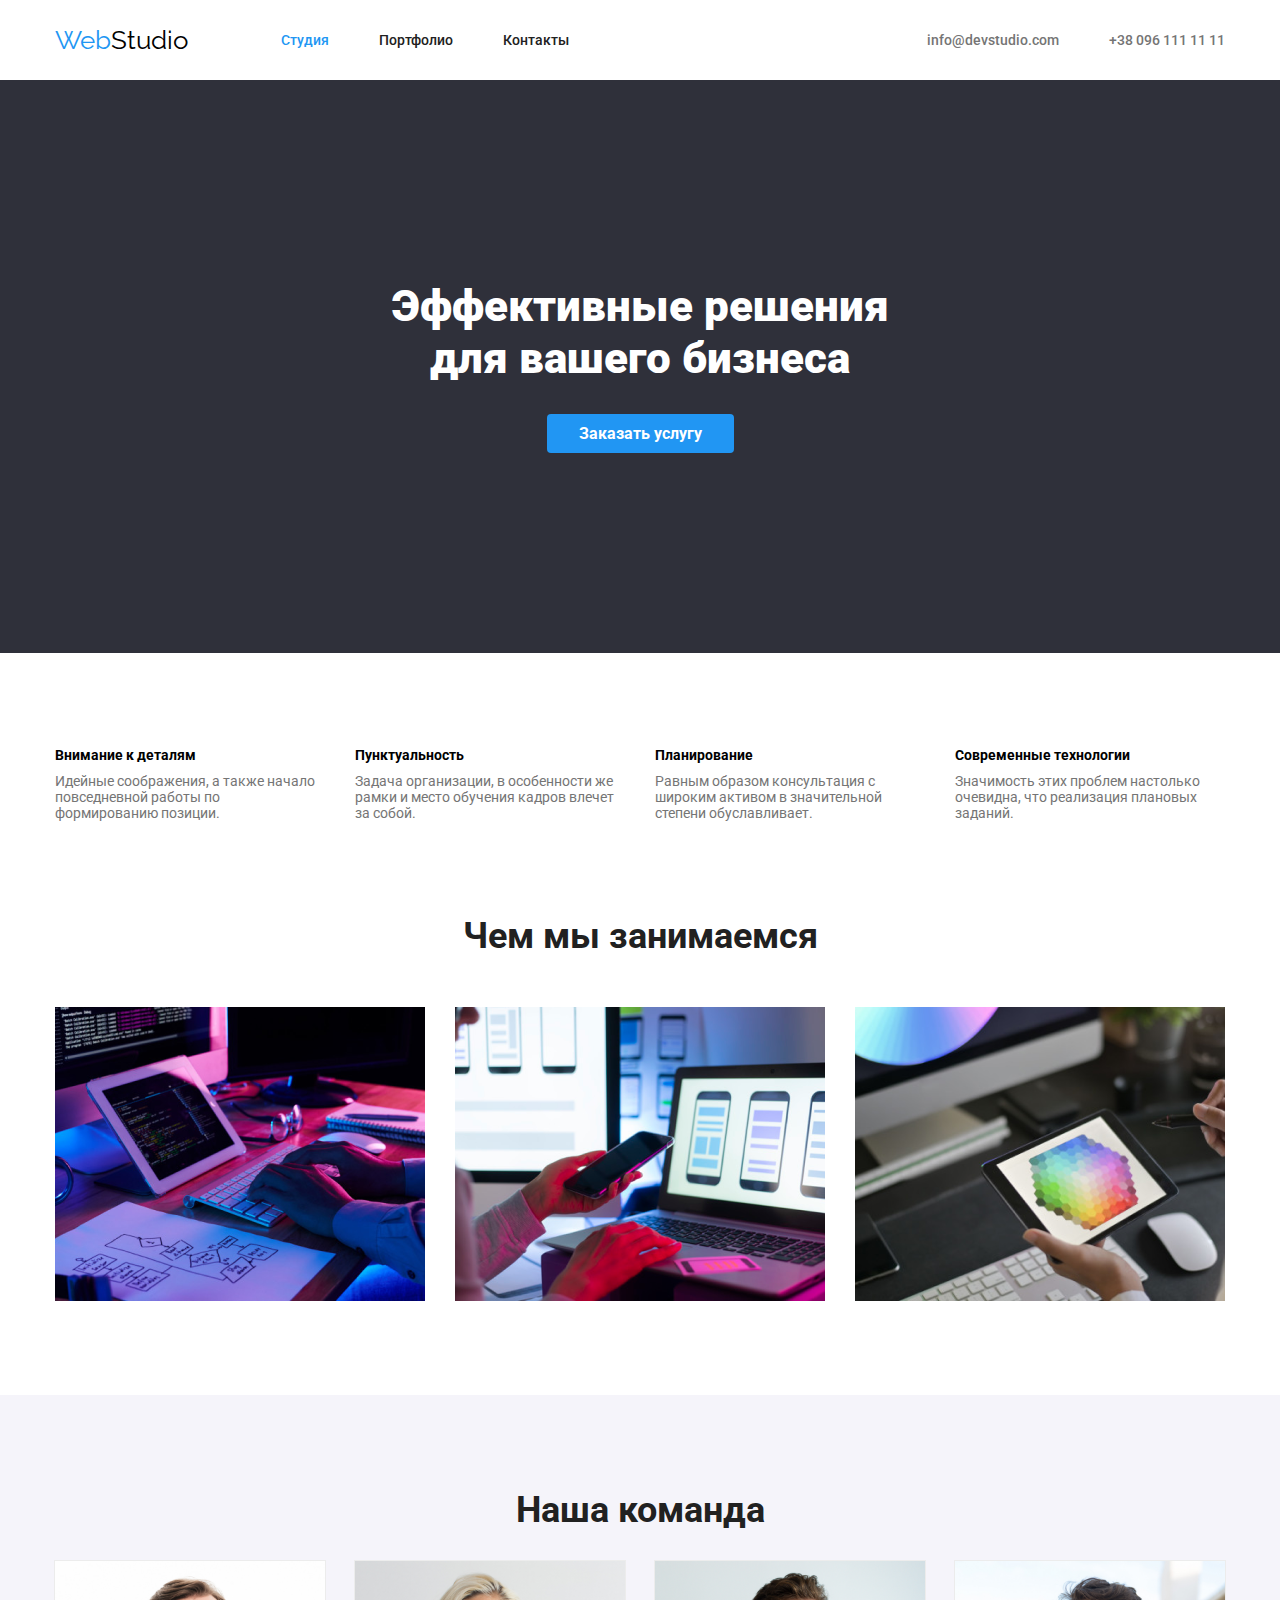
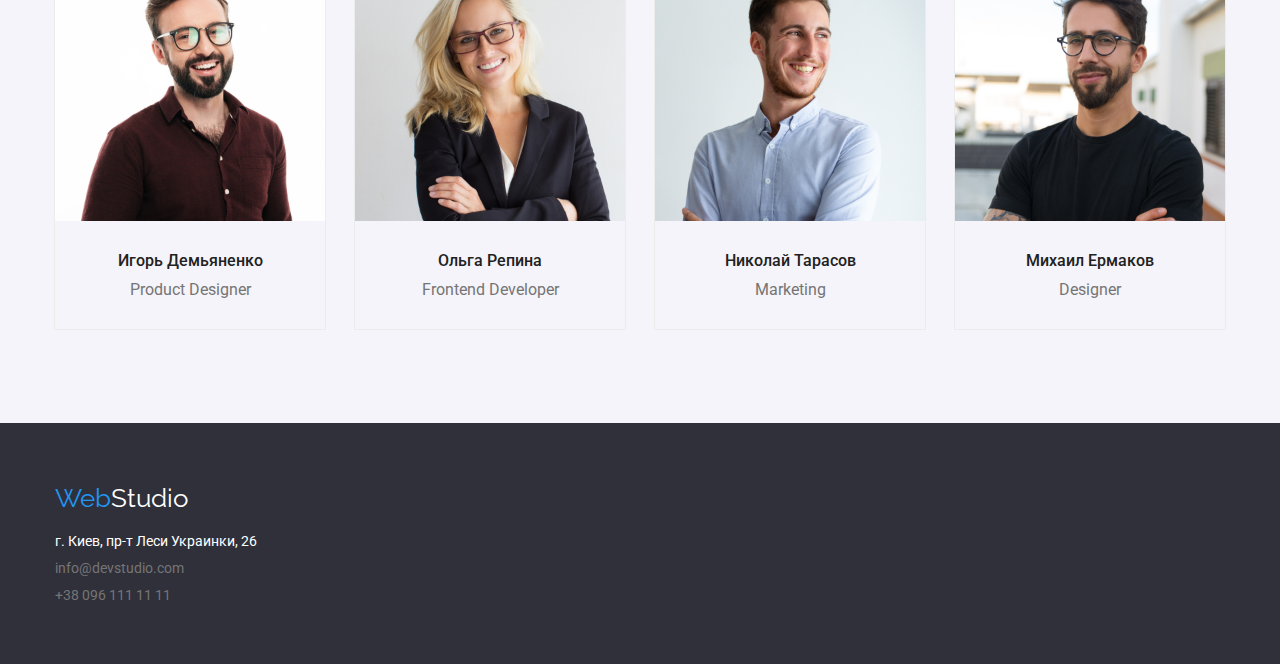
==== index.html @ 91dead12 "Add files via upload" ====
<!DOCTYPE html>
<html lang="ru">
<head>
  <meta charset="UTF-8">
  <meta name="viewport" content="width=device-width, initial-scale=1.0">
  <title>Студия</title>
  <link rel="stylesheet" href="styles.css">
<link rel="preconnect" href="https://fonts.gstatic.com">
<link href="https://fonts.googleapis.com/css2?family=Raleway:wght@700&family=Roboto:wght@400;500;700;900&display=swap"
  rel="stylesheet">
</head>
<body>
  <header id="header">
    <div class="container head">
    <nav class="logo">
    <a href="#"><span class="web">Web</span><span class="studio">Studio</span></a>
    <ul class="navigate">
    <li><a href="index.html" id="now-here">Студия</a></li>
    <li><a href="portfolio.html">Портфолио</a></li>
    <li><a href="">Контакты</a></li>
    </ul>
    </nav>
    <ul class="contact">
    <li><a href="mailto:info@devstudio.com">info@devstudio.com</a></li>
    <li><a href="callto:+380961111111">+38 096 111 11 11</a></li>
    </ul>
    </div>
  </header>
  <main>
  <section class="hero">
    <div class="container">
   <h1>Эффективные решения<br> для вашего бизнеса</h1>
     <button class="order">Заказать услугу</button> 
      </div>
  </section>

  <section class=properties>
    <div class="container">
    <ul>
      <li><h3>Внимание к деталям</h3> <p>Идейные соображения, а также начало повседневной работы по формированию позиции.</p></li>
        <li>
          <h3>Пунктуальность</h3> <p>Задача организации, в особенности же рамки и место обучения кадров влечет за собой.</p>
        </li>
        <li>
          <h3>Планирование</h3><p>Равным образом консультация с широким активом в значительной степени обуславливает.</p> 
        </li>
        <li>
          <h3>Современные технологии</h3><p>Значимость этих проблем настолько очевидна, что реализация плановых заданий.</p> 
        </li>
    </ul>
    </div>
  </section>
 
  <section class="work">
    <div class="container">
    <h2>Чем мы занимаемся</h2>
    <ul>
      <li>
        <img src = "images/img.png" alt="Работа" width="370">
      </li>
      <li>
        <img src="images/img2.png" alt="Работа" width="370">
      </li>
      <li>
        <img src="images/img3.png" alt="Работа" width="370">
      </li>
    </ul>
  </div>
  </section>

  <section class="our-team">
    <div class="container">
    <h2>
      Наша команда
    </h2>
    <ul>
      <li>
        <img src="images/im1.jpg" width="270" alt="Игорь">
        <div class="card-text">
        <h3>Игорь Демьяненко</h3>
         <p>Product Designer</p>
         </div>
      </li>
   
      <li>
        <img src="images/im2.jpg" width="270" alt="Ольга">
        <div class="card-text">
        <h3>Ольга Репина</h3>
         <p>Frontend Developer</p> 
         </div>
      </li>
 
   
      <li>
        <img src="images/im3.jpg" width="270" alt="Николай">
        <div class="card-text">
        <h3>Николай Тарасов</h3>
       <p>Marketing</p> 
       </div>
      </li>

    
      <li>
        <img src="images/im4.jpg" width="270" alt="Михаил">
       <div class="card-text"> 
         <h3>Михаил Ермаков</h3>
        <p>Designer</p> 
        </div>
      </li>
    </ul>
  </section>

  </div>
  </main>
  <footer id="footer">
    <div class="container">
    <a href="" class="footer-logo"><span class="web">Web</span><span class="studio2">Studio</span></a>
    <address class="addres">
    <p>г. Киев, пр-т Леси Украинки, 26</p>
    <a href="mailto:info@devstudio.com">info@devstudio.com</a><br>
    <a href="callto:+380961111111">+38 096 111 11 11</a>
    </address>
    </div>
  </footer>
</body>
</html>
---- styles.css ----
:root {
  --black: #000000;
  --blue: #2196f3;
  --grey: #757575;
  --background: #2f303a;
  --white: #ffffff;
  --text: #212121;
  --team: #f5f4fa;
  --outline: #ececec;
}
body {
  margin: 0;
}
* {
  font-family: "Roboto", sans-serif;
}
*,
*::before,
*::after {
  box-sizing: border-box;
}
#now-here {
  color: var(--blue);
}
.head {
  display: flex;
  align-items: center;
}
.head a {
  display: inline-block;
  padding-top: 32px;
  padding-bottom: 32px;
}

a {
  text-decoration: none;
}
#header {
  display: flex;
  align-items: center;
}
#header nav {
  display: flex;
  justify-content: center;
  align-items: center;
}
.logo > a {
  margin-right: 93px;
  padding-top: 24px;
  padding-bottom: 25px;
}

.navigate {
  display: flex;
  padding-left: 0;
  margin-top: 0;
  margin-bottom: 0;
}
.navigate li:not(:last-child) {
  margin-right: 50px;
}
.contact {
  display: flex;
  padding: 0;
  margin-left: auto;
  margin-top: 0;
  margin-bottom: 0;
}

.web {
  color: var(--blue);
  font-family: "Raleway", sans-serif;
  font-size: 26px;
}

.studio {
  color: var(--black);
  font-family: "Raleway", sans-serif;
  font-size: 26px;
}

.navigate a {
  color: var(--text);
  font-weight: 500;
  font-size: 14px;
}
.navigate a:hover {
  color: var(--blue);
  font-weight: 500;
  font-size: 14px;
}

.contact li:first-child {
  margin-right: 50px;
}
.contact a {
  color: var(--grey);
  font-weight: 500;
  font-size: 14px;
}

.contact a:hover {
  color: var(--blue);
  font-weight: 500;
  font-size: 14px;
}
ul {
  list-style-type: none;
  font-weight: 500;
}
h1 {
  margin: 0;
}
.hero {
  background: var(--background);
  padding-top: 200px;
  padding-bottom: 200px;
}

.hero h1 {
  font-size: 44px;
  color: var(--white);
  font-weight: 900;
  display: flex;
  align-items: center;
  justify-content: center;
  text-align: center;
  margin-bottom: 30px;
}
.order {
  background: var(--blue);
  color: var(--white);
  text-decoration: none;
  border: none;
  border-radius: 4px;
  font-weight: 700;
  font-size: 16px;
  padding: 10px 32px;
  display: flex;
  margin-right: auto;
  margin-left: auto;
}

.properties h3 {
  font-weight: 700;
  font-size: 14px;
  color: var(--black);
  margin: 0;
  margin-bottom: 10px;
}
.properties p {
  font-weight: 400;
  font-size: 14px;
  color: var(--grey);
  margin: 0px;
}
.properties {
  padding-bottom: 94px;
  padding-top: 94px;
}
.properties ul {
  padding: 0;
  display: flex;
  align-content: center;
  margin: 0;
}
.properties li {
  width: 270px;
}
.properties li:not(:last-child) {
  margin-right: 30px;
}
.work {
  padding-bottom: 94px;
}
.work h2 {
  display: flex;
  justify-content: center;
  margin: 0px;
  margin-bottom: 50px;
  font-weight: 700;
  font-size: 36px;
  color: var(--text);
}
.work ul {
  align-content: center;
  display: flex;
  justify-content: center;
  padding: 0px;
  margin-top: 0;
  margin-bottom: 0;
}
.work li:not(:last-child) {
  margin-right: 30px;
}
.our-team {
  padding-top: 94px;
  padding-bottom: 94px;
  background-color: var(--team);
}
.our-team li {
  outline: 1px solid var(--outline);
  width: 270px;
}
.our-team ul {
  display: flex;
  align-content: center;
  padding: 0;
  justify-content: center;
  margin: 0;
}
.our-team li:not(:last-child) {
  margin-right: 30px;
}
.our-team h2 {
  font-weight: 700;
  font-size: 36px;
  color: var(--text);
  margin-top: 0;

  display: flex;
  justify-content: center;
}
.our-team h3 {
  font-weight: 500;
  font-size: 16px;
  color: var(--text);
  margin: 0;
  text-align: center;
}
.card-text {
  padding: 30px;
}
.our-team p {
  margin: 0;
  margin-top: 10px;
  font-weight: 400;
  font-size: 16px;
  color: var(--grey);

  text-align: center;
}

.studio2 {
  color: var(--white);
  font-family: "Raleway", sans-serif;
  font-size: 26px;
}
#footer {
  background: var(--background);
  padding-top: 60px;
  padding-bottom: 60px;
}
.addres p {
  color: var(--white);
  font-weight: 400;
  font-size: 14px;
  font-style: normal;
}

.addres a {
  color: var(--grey);
  font-weight: 400;
  font-size: 14px;
  font-style: normal;
}

.footer-logo {
  display: block;
  margin-bottom: 20px;
}
.addres p {
  display: flex;
  margin-bottom: 9px;
  margin-top: 0;
}

.addres a:not(:last-child) {
  display: inline-block;
  margin-bottom: 9px;
}

.container {
  width: 1200px;
  padding: 0 15px;
  box-sizing: border-box;
  margin-left: auto;
  margin-right: auto;
}

img {
  display: block;
}
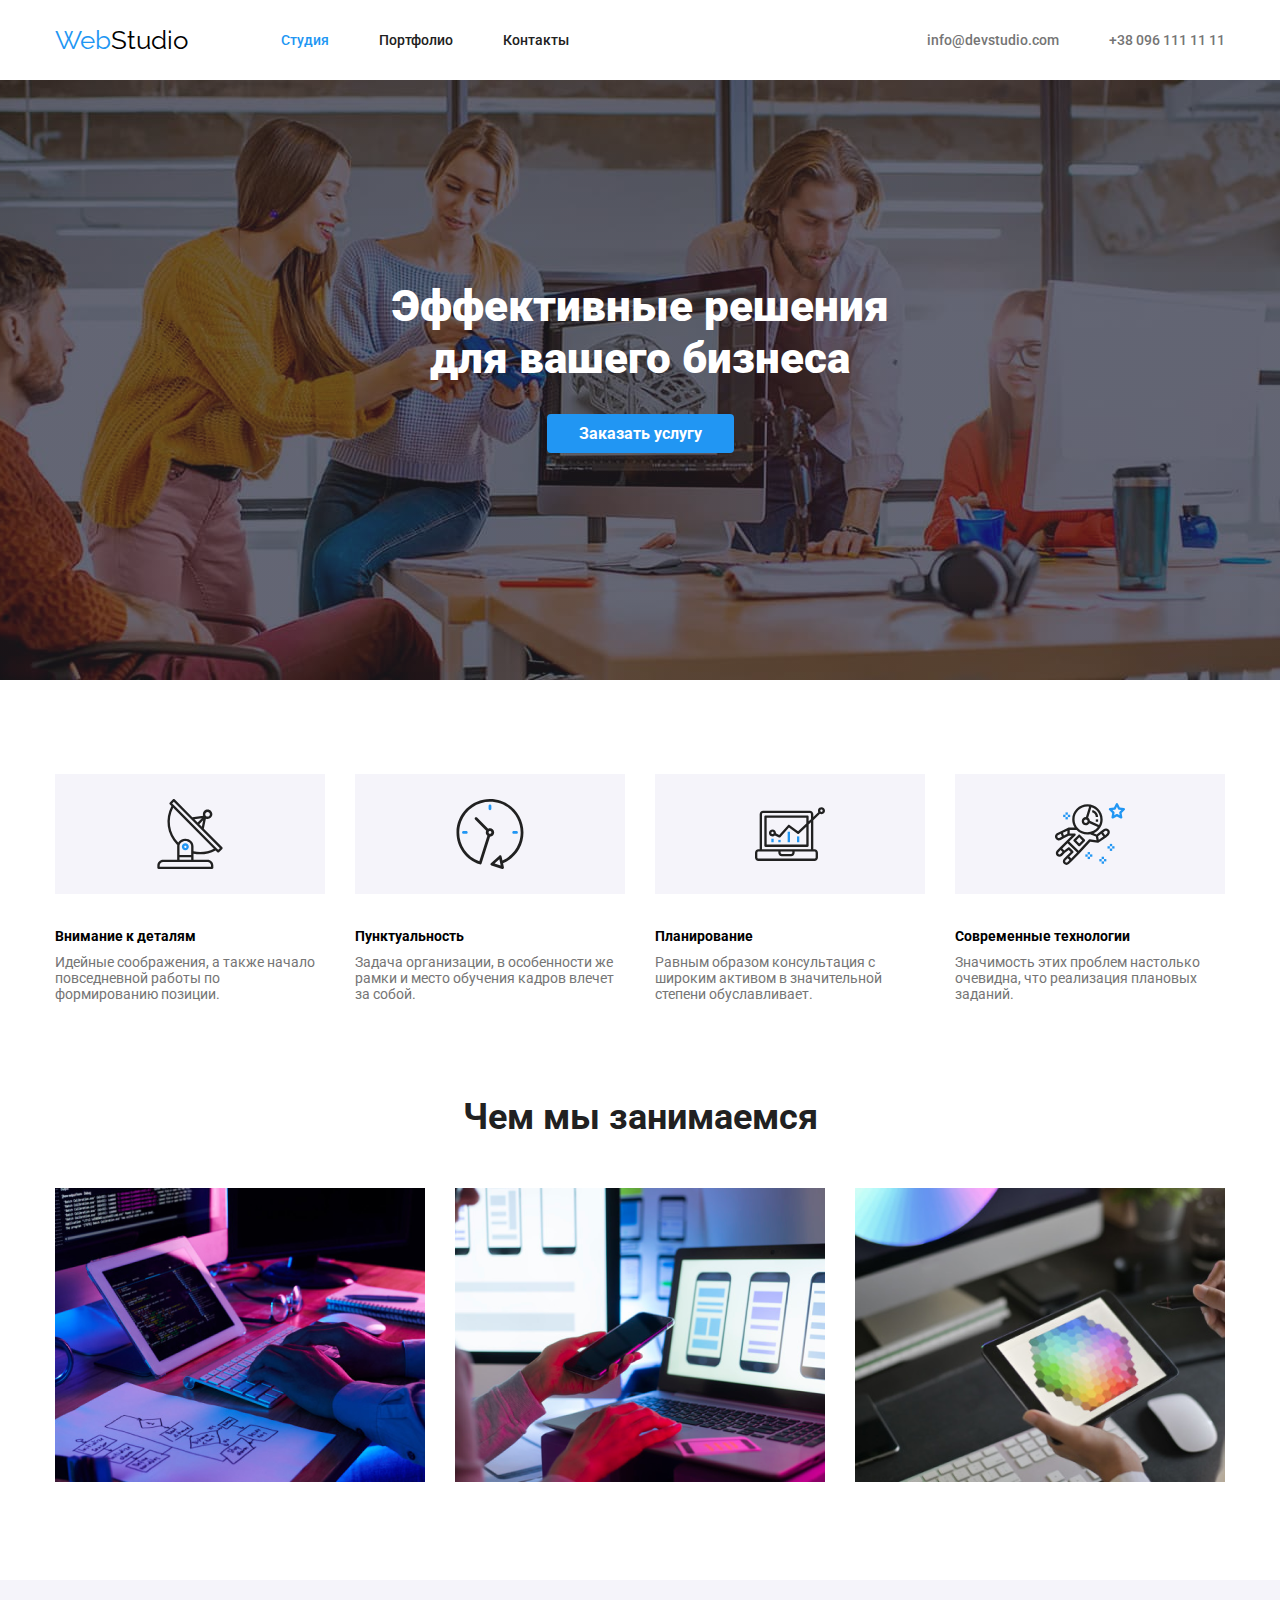
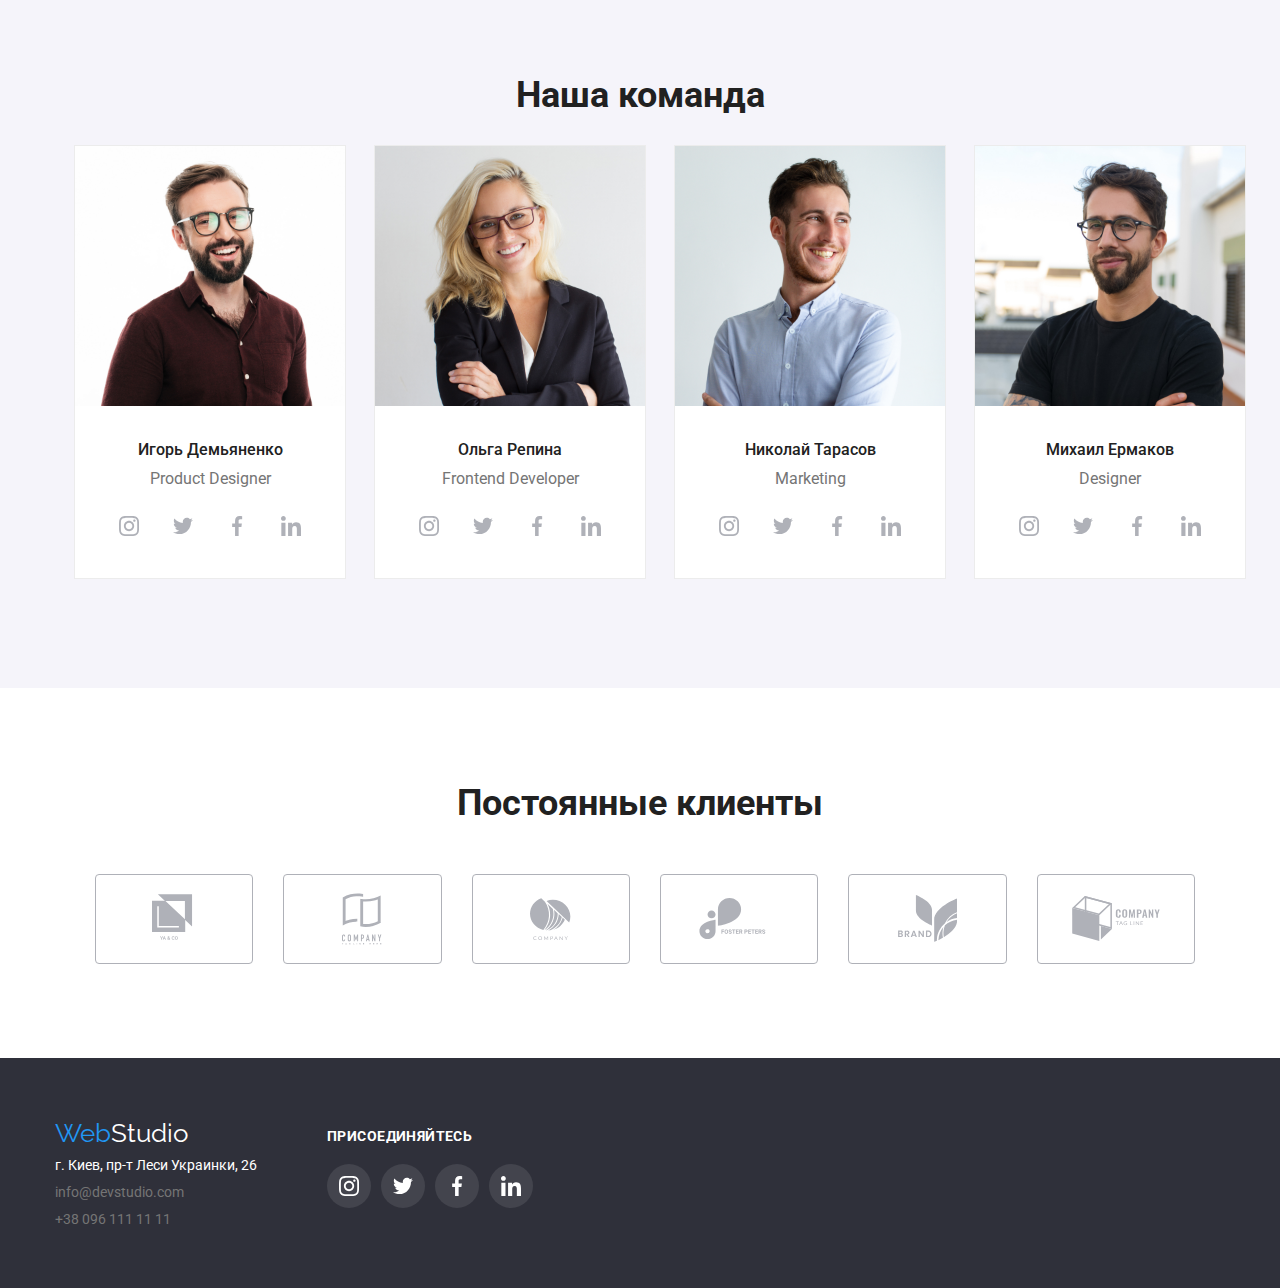
==== commit 495194e8: "3" ====
--- a/index.html
+++ b/index.html
@@ -37,6 +37,7 @@
   <section class=properties>
     <div class="container">
     <ul>
+     
       <li><h3>Внимание к деталям</h3> <p>Идейные соображения, а также начало повседневной работы по формированию позиции.</p></li>
         <li>
           <h3>Пунктуальность</h3> <p>Задача организации, в особенности же рамки и место обучения кадров влечет за собой.</p>
@@ -74,53 +75,293 @@
       Наша команда
     </h2>
     <ul>
-      <li>
+      <li class="person">
         <img src="images/im1.jpg" width="270" alt="Игорь">
         <div class="card-text">
         <h3>Игорь Демьяненко</h3>
          <p>Product Designer</p>
+          <ul class="icon-block">
+            <li class="tt">
+              <a class="icon-link">
+                <svg class="icon-svg" width="20px" height="20px">
+                  <use href="./images/symbol-defs.svg#icon-inst">
+                  </use>
+                </svg>
+              </a>
+            </li>
+            <li class="tt">
+              <a class="icon-link">
+                <svg class="icon-svg" width="20px" height=" 16.25px">
+                  <use href="./images/symbol-defs.svg#icon-twitter">
+                  </use>
+                </svg>
+              </a>
+            </li>
+            <li class="tt">
+              <a class="icon-link">
+                <svg class="icon-svg" width="10px" height="20px">
+                  <use href="./images/symbol-defs.svg#icon-facebook">
+                  </use>
+                </svg>
+              </a>
+            </li>
+          
+            <li class="tt">
+              <a class="icon-link">
+                <svg class="icon-svg" width="20px" height="20px">
+                  <use href="./images/symbol-defs.svg#icon-linkedin">
+                  </use>
+                </svg>
+              </a>
+            </li>
+          
+          </ul>
          </div>
       </li>
    
-      <li>
+      <li class="person">
         <img src="images/im2.jpg" width="270" alt="Ольга">
         <div class="card-text">
         <h3>Ольга Репина</h3>
          <p>Frontend Developer</p> 
+          <ul class="icon-block">
+            <li class="tt">
+              <a class="icon-link">
+                <svg class="icon-svg" width="20px" height="20px">
+                  <use href="./images/symbol-defs.svg#icon-inst">
+                  </use>
+                </svg>
+              </a>
+            </li>
+            <li class="tt">
+              <a class="icon-link">
+                <svg class="icon-svg" width="20px" height=" 16.25px">
+                  <use href="./images/symbol-defs.svg#icon-twitter">
+                  </use>
+                </svg>
+              </a>
+            </li>
+            <li class="tt">
+              <a class="icon-link">
+                <svg class="icon-svg" width="10px" height="20px">
+                  <use href="./images/symbol-defs.svg#icon-facebook">
+                  </use>
+                </svg>
+              </a>
+            </li>
+          
+            <li class="tt">
+              <a class="icon-link">
+                <svg class="icon-svg" width="20px" height="20px">
+                  <use href="./images/symbol-defs.svg#icon-linkedin">
+                  </use>
+                </svg>
+              </a>
+            </li>
+          
+          </ul>
          </div>
       </li>
  
    
-      <li>
+      <li class="person">
         <img src="images/im3.jpg" width="270" alt="Николай">
         <div class="card-text">
         <h3>Николай Тарасов</h3>
        <p>Marketing</p> 
+        <ul class="icon-block">
+          <li class="tt">
+            <a class="icon-link">
+              <svg class="icon-svg" width="20px" height="20px">
+                <use href="./images/symbol-defs.svg#icon-inst">
+                </use>
+              </svg>
+            </a>
+          </li>
+          <li class="tt">
+            <a class="icon-link">
+              <svg class="icon-svg" width="20px" height=" 16.25px">
+                <use href="./images/symbol-defs.svg#icon-twitter">
+                </use>
+              </svg>
+            </a>
+          </li>
+          <li class="tt">
+            <a class="icon-link">
+              <svg class="icon-svg" width="10px" height="20px">
+                <use href="./images/symbol-defs.svg#icon-facebook">
+                </use>
+              </svg>
+            </a>
+          </li>
+        
+          <li class="tt">
+            <a class="icon-link">
+              <svg class="icon-svg" width="20px" height="20px">
+                <use href="./images/symbol-defs.svg#icon-linkedin">
+                </use>
+              </svg>
+            </a>
+          </li>
+        
+        </ul>
        </div>
       </li>
 
     
-      <li>
+      <li class="person">
         <img src="images/im4.jpg" width="270" alt="Михаил">
        <div class="card-text"> 
          <h3>Михаил Ермаков</h3>
         <p>Designer</p> 
-        </div>
-      </li>
-    </ul>
-  </section>
-
+      
+      <ul class="icon-block">
+        <li class="tt" >
+          <a class="icon-link">
+            <svg class="icon-svg" width="20px" height="20px">
+              <use href="./images/symbol-defs.svg#icon-inst">
+              </use>
+            </svg>
+          </a>
+        </li >
+          <li class="tt">
+            <a class="icon-link">
+            <svg class="icon-svg" width="20px" height=" 16.25px">
+              <use href="./images/symbol-defs.svg#icon-twitter">
+              </use>
+            </svg>
+          </a>
+        </li>
+      <li class="tt">
+        <a class="icon-link">
+          <svg class="icon-svg" width="10px" height="20px">
+            <use href="./images/symbol-defs.svg#icon-facebook">
+            </use>
+          </svg>
+        </a>
+      </li>
+        
+       <li class="tt">
+        <a class="icon-link">
+          <svg class="icon-svg" width="20px" height="20px">
+            <use href="./images/symbol-defs.svg#icon-linkedin">
+            </use>
+          </svg>
+        </a>
+       </li>
+      
+      </ul>
+      </div>
+      </li>
+      </ul>
+  </section>
+
+  <section class="clients">
+    <div class="container">
+      <h2>Постоянные клиенты</h2>
+      <ul class="clients-list">
+        <li class="client-li">
+          <a class="clients-link">
+          <svg class="clients-icon" width="44.27" height="49.23">
+            <use href="./images/symbol-defs2.svg#icon-logo1">
+            </use>
+          </svg>
+          </a>
+        </li>
+        <li class="client-li">
+          <a class="clients-link">
+            <svg class="clients-icon"  width="40" height="52">
+              <use href="./images/symbol-defs2.svg#icon-logo2">
+              </use>
+            </svg>
+          </a>
+        </li>
+        <li class="client-li">
+          <a class="clients-link">
+            <svg class="clients-icon" width="41" height="42.6">
+              <use href="./images/symbol-defs2.svg#icon-logo3">
+              </use>
+            </svg>
+          </a>
+        </li>
+        <li class="client-li">
+          <a class="clients-link">
+            <svg class="clients-icon" width="79.66" height="42.02">
+              <use href="./images/symbol-defs2.svg#icon-logo4">
+              </use>
+            </svg>
+          </a>
+        </li>
+        <li class="client-li">
+          <a class="clients-link">
+            <svg class="clients-icon" width="59" height="47">
+              <use href="./images/symbol-defs2.svg#icon-logo5">
+              </use>
+            </svg>
+          </a>
+        </li>
+        <li class="client-li">
+          <a class="clients-link">
+            <svg class="clients-icon" width="88.48" height="45.44">
+              <use href="./images/symbol-defs2.svg#icon-logo6">
+              </use>
+            </svg>
+          </a>
+        </li>
+      </ul>
+    </div>
+  </section>
   </div>
   </main>
+
   <footer id="footer">
     <div class="container">
+       <address>
+         <div class="left">
     <a href="" class="footer-logo"><span class="web">Web</span><span class="studio2">Studio</span></a>
-    <address class="addres">
     <p>г. Киев, пр-т Леси Украинки, 26</p>
     <a href="mailto:info@devstudio.com">info@devstudio.com</a><br>
     <a href="callto:+380961111111">+38 096 111 11 11</a>
-    </address>
-    </div>
+   </div>
+   <div class="right">
+      <p>ПРИСОЕДИНЯЙТЕСЬ</p>
+      <ul class="icon-footer">
+        <li class="tt">
+          <a class="icon-link deb">
+            <svg class="icon-svg debb" width="20px" height="20px">
+              <use href="./images/symbol-defs.svg#icon-inst">
+              </use>
+            </svg>
+          </a>
+        </li>
+        <li class="tt">
+          <a class="icon-link deb">
+            <svg class="icon-svg debb" width="20px" height=" 16.25px">
+              <use href="./images/symbol-defs.svg#icon-twitter">
+              </use>
+            </svg>
+          </a>
+        </li>
+        <li class="tt">
+          <a class="icon-link deb">
+            <svg class="icon-svg debb" width="10px" height="20px">
+              <use href="./images/symbol-defs.svg#icon-facebook">
+              </use>
+            </svg>
+          </a>
+        </li>
+    
+        <li class="tt">
+          <a class="icon-link deb">
+            <svg class="icon-svg debb" width="20px" height="20px">
+              <use href="./images/symbol-defs.svg#icon-linkedin">
+              </use>
+            </svg>
+          </a>
+        </li>
+    </div>
+    </div>
+  </address>
   </footer>
 </body>
 </html>
--- a/styles.css
+++ b/styles.css
@@ -7,6 +7,7 @@
   --text: #212121;
   --team: #f5f4fa;
   --outline: #ececec;
+  --icons: #afb1b8;
 }
 body {
   margin: 0;
@@ -115,6 +116,16 @@
   background: var(--background);
   padding-top: 200px;
   padding-bottom: 200px;
+  background-image: linear-gradient(
+      to right,
+      rgba(47, 48, 58, 0.4),
+      rgba(47, 48, 58, 0.4)
+    ),
+    url(./images/back.jpg);
+  background-repeat: no-repeat;
+  background-position: center;
+  background-size: cover;
+  height: 600px;
 }
 
 .hero h1 {
@@ -164,6 +175,29 @@
   align-content: center;
   margin: 0;
 }
+.properties li::before {
+  background-color: var(--team);
+  content: "";
+  display: inline-block;
+  width: 270px;
+  height: 120px;
+  background-position: 50% 50%;
+  background-repeat: no-repeat;
+  margin-bottom: 30px;
+}
+.properties li:nth-child(1)::before {
+  background-image: url(./images/antenna.svg);
+}
+.properties li:nth-child(2)::before {
+  background-image: url(./images/clock.svg);
+}
+.properties li:nth-child(3)::before {
+  background-image: url(./images/diagram.svg);
+}
+.properties li:nth-child(4)::before {
+  background-image: url(./images/astronaut.svg);
+}
+
 .properties li {
   width: 270px;
 }
@@ -198,19 +232,23 @@
   padding-bottom: 94px;
   background-color: var(--team);
 }
-.our-team li {
+
+.our-team ul {
+  display: flex;
+  align-content: center;
+
+  justify-content: center;
+}
+.person {
+  margin-right: 30px;
+  width: 270px;
   outline: 1px solid var(--outline);
-  width: 270px;
-}
-.our-team ul {
-  display: flex;
-  align-content: center;
-  padding: 0;
-  justify-content: center;
-  margin: 0;
-}
-.our-team li:not(:last-child) {
-  margin-right: 30px;
+  background-color: white;
+}
+.person:last-child {
+  margin-right: 0;
+  outline: 1px solid var(--outline);
+  background-color: white;
 }
 .our-team h2 {
   font-weight: 700;
@@ -229,7 +267,8 @@
   text-align: center;
 }
 .card-text {
-  padding: 30px;
+  padding-bottom: 30px;
+  padding-top: 30px;
 }
 .our-team p {
   margin: 0;
@@ -240,6 +279,13 @@
 
   text-align: center;
 }
+.clients {
+  padding-top: 94px;
+  padding-bottom: 94px;
+}
+.clients h2 {
+  text-align: center;
+}
 
 .studio2 {
   color: var(--white);
@@ -251,14 +297,14 @@
   padding-top: 60px;
   padding-bottom: 60px;
 }
-.addres p {
+address p {
   color: var(--white);
   font-weight: 400;
   font-size: 14px;
   font-style: normal;
 }
 
-.addres a {
+address a {
   color: var(--grey);
   font-weight: 400;
   font-size: 14px;
@@ -269,13 +315,13 @@
   display: block;
   margin-bottom: 20px;
 }
-.addres p {
+address p {
   display: flex;
   margin-bottom: 9px;
   margin-top: 0;
 }
 
-.addres a:not(:last-child) {
+address a:not(:last-child) {
   display: inline-block;
   margin-bottom: 9px;
 }
@@ -287,7 +333,121 @@
   margin-left: auto;
   margin-right: auto;
 }
-
-img {
-  display: block;
-}
+.icon-block {
+  padding: 0;
+  margin-top: 16px;
+  margin-right: 32px;
+  margin-left: 32px;
+}
+
+.tt {
+  color: var(--background);
+}
+.tt:hover {
+  width: 44px;
+  height: 44px;
+  background: var(--blue);
+  border-radius: 50%;
+}
+
+.tt {
+  margin-right: 10px;
+}
+
+.tt:last-child {
+  margin-right: 0;
+}
+.icon-link:hover .icon-svg {
+  fill: var(--white);
+}
+
+.icon-svg {
+  width: 20px;
+  height: 20px;
+  fill: var(--icons);
+}
+
+.icon-link {
+  display: flex;
+  align-items: center;
+  justify-content: center;
+  border-radius: 50%;
+  width: 44px;
+  height: 44px;
+}
+.clients ul {
+  display: flex;
+}
+.clients h2 {
+  margin: 0;
+  font-weight: 700;
+  font-size: 36px;
+  color: var(--text);
+  padding-bottom: 50px;
+}
+.clients-list {
+  margin: 0;
+}
+.client-li {
+  width: 170px;
+  height: 90px;
+  border: 1px solid var(--icons);
+  border-radius: 4px;
+  margin-right: 30px;
+  display: flex;
+  align-items: center;
+  justify-content: center;
+}
+.client-li:hover {
+  border: 1px solid var(--blue);
+}
+.clients-icon {
+  fill: var(--icons);
+}
+
+.clients-link {
+  display: flex;
+  align-items: center;
+  justify-content: center;
+}
+
+.client-li:hover .clients-icon {
+  fill: var(--blue);
+}
+.icon-footer {
+  display: flex;
+  padding: 0;
+}
+
+address {
+  display: flex;
+}
+.right {
+  margin-left: 70px;
+}
+.right p {
+  margin-bottom: 20px;
+  font-family: Roboto;
+  font-size: 14px;
+  font-style: normal;
+  font-weight: 700;
+  line-height: 16px;
+  letter-spacing: 0.03em;
+  text-align: left;
+  margin-top: 10px;
+}
+.icon-footer {
+  margin: 0;
+}
+
+.deb {
+  background-color: #43444d;
+}
+
+.debb {
+  fill: white;
+}
+
+.tt:hover .deb {
+  background-color: var(--blue);
+}
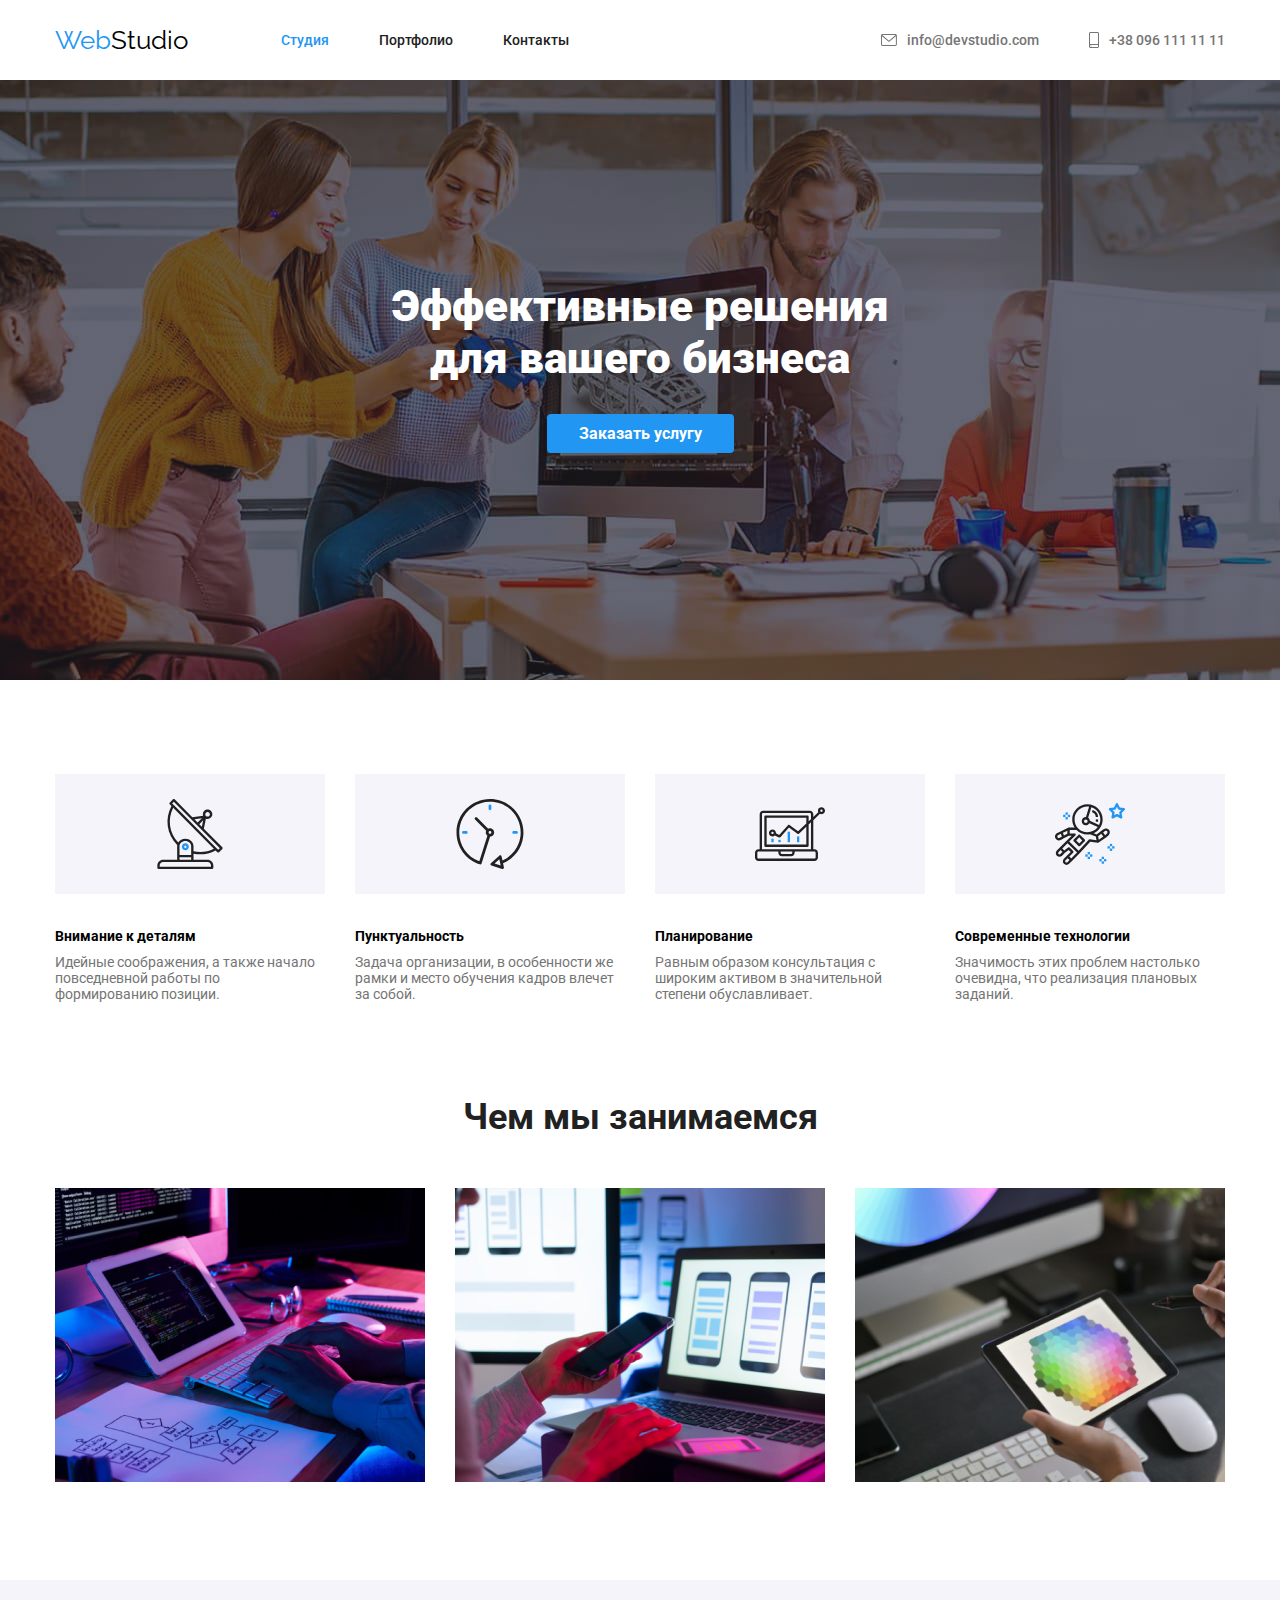
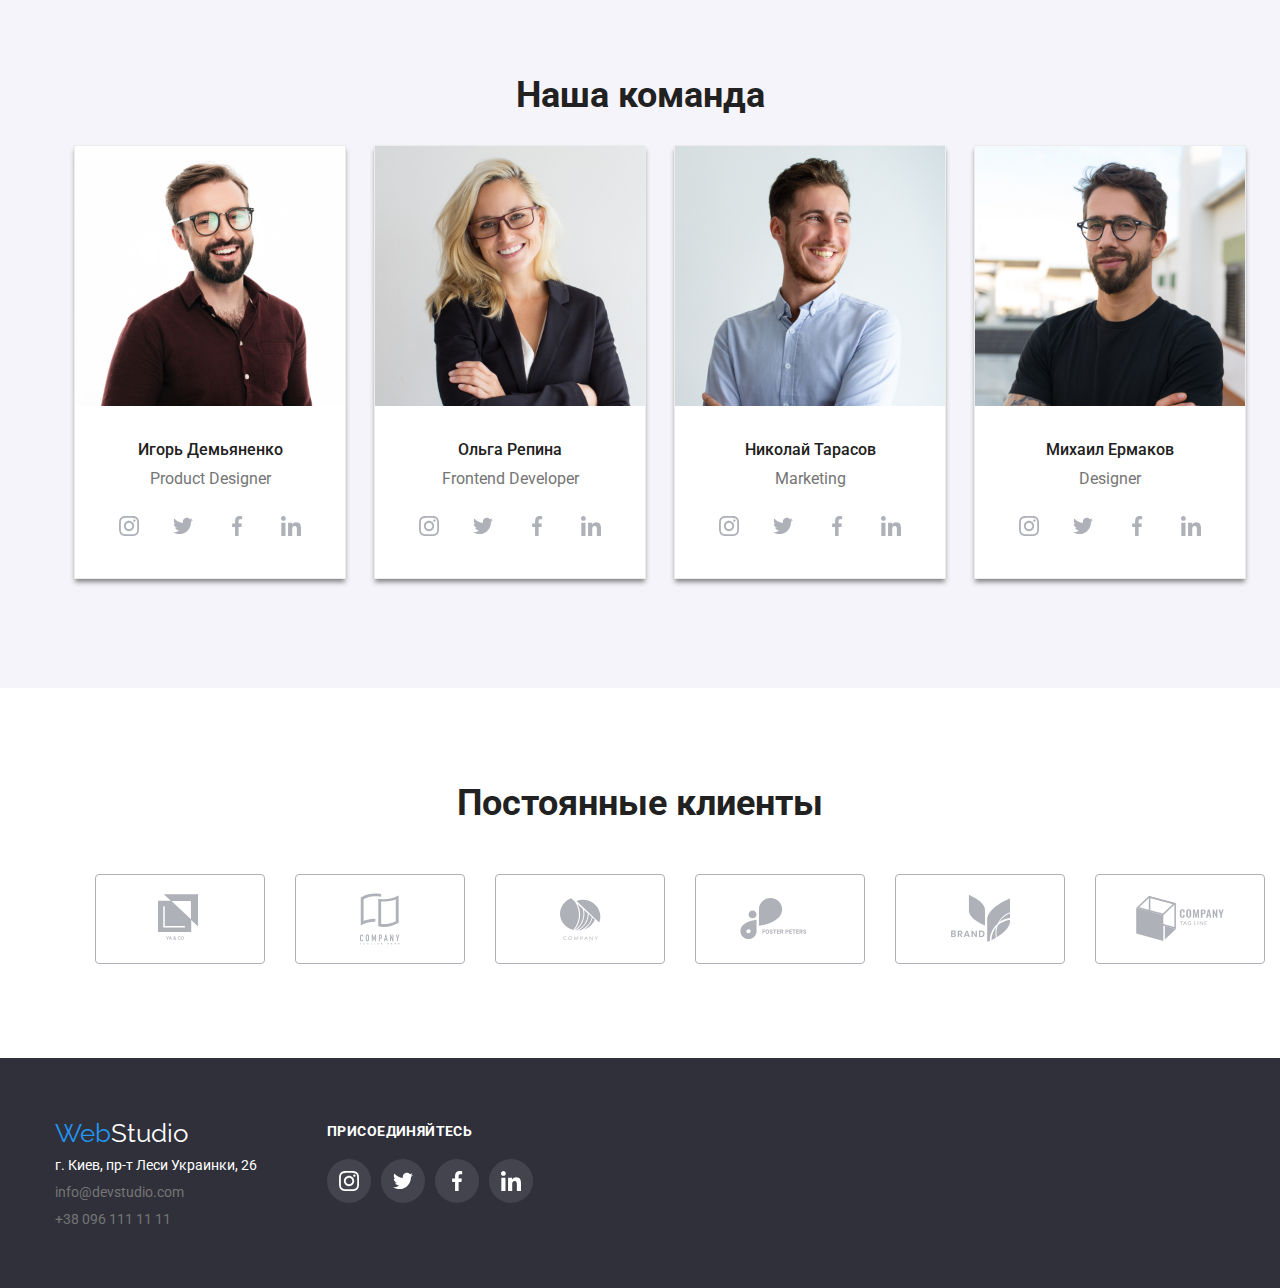
==== commit bb810ea2: "3" ====
--- a/index.html
+++ b/index.html
@@ -21,8 +21,20 @@
     </ul>
     </nav>
     <ul class="contact">
-    <li><a href="mailto:info@devstudio.com">info@devstudio.com</a></li>
-    <li><a href="callto:+380961111111">+38 096 111 11 11</a></li>
+    <li class="mail">
+      <a href="mailto:info@devstudio.com">
+      <svg class="mail-svg" width="16px" height=" 12px">
+        <use href="./images/symbol-defs.svg#icon-mail">
+        </use>
+      </svg>
+      info@devstudio.com</a></li>
+    <li class="phone">
+      <a href="callto:+380961111111">
+      <svg class="phone-svg" width="10px" height=" 16px">
+        <use href="./images/symbol-defs.svg#icon-phone" >
+        </use>
+      </svg>
+     +38 096 111 11 11</a></li>
     </ul>
     </div>
   </header>
@@ -82,24 +94,24 @@
          <p>Product Designer</p>
           <ul class="icon-block">
             <li class="tt">
-              <a class="icon-link">
-                <svg class="icon-svg" width="20px" height="20px">
+              <a href="" class="icon-link">
+                <svg class="icon-svg wh" width="20px" height="20px">
                   <use href="./images/symbol-defs.svg#icon-inst">
                   </use>
                 </svg>
               </a>
             </li>
             <li class="tt">
-              <a class="icon-link">
-                <svg class="icon-svg" width="20px" height=" 16.25px">
+              <a href="" class="icon-link">
+                <svg class="icon-svg wh" width="20px" height=" 16.25px">
                   <use href="./images/symbol-defs.svg#icon-twitter">
                   </use>
                 </svg>
               </a>
             </li>
             <li class="tt">
-              <a class="icon-link">
-                <svg class="icon-svg" width="10px" height="20px">
+              <a href="" class="icon-link">
+                <svg class="icon-svg wh" width="10px" height="20px">
                   <use href="./images/symbol-defs.svg#icon-facebook">
                   </use>
                 </svg>
@@ -107,8 +119,8 @@
             </li>
           
             <li class="tt">
-              <a class="icon-link">
-                <svg class="icon-svg" width="20px" height="20px">
+              <a href="" class="icon-link">
+                <svg class="icon-svg wh" width="20px" height="20px">
                   <use href="./images/symbol-defs.svg#icon-linkedin">
                   </use>
                 </svg>
@@ -126,24 +138,24 @@
          <p>Frontend Developer</p> 
           <ul class="icon-block">
             <li class="tt">
-              <a class="icon-link">
-                <svg class="icon-svg" width="20px" height="20px">
+              <a  href="" class="icon-link">
+                <svg class="icon-svg wh" width="20px" height="20px">
                   <use href="./images/symbol-defs.svg#icon-inst">
                   </use>
                 </svg>
               </a>
             </li>
             <li class="tt">
-              <a class="icon-link">
-                <svg class="icon-svg" width="20px" height=" 16.25px">
+              <a href="" class="icon-link">
+                <svg class="icon-svg wh" width="20px" height=" 16.25px">
                   <use href="./images/symbol-defs.svg#icon-twitter">
                   </use>
                 </svg>
               </a>
             </li>
             <li class="tt">
-              <a class="icon-link">
-                <svg class="icon-svg" width="10px" height="20px">
+              <a href="" class="icon-link">
+                <svg class="icon-svg wh" width="10px" height="20px">
                   <use href="./images/symbol-defs.svg#icon-facebook">
                   </use>
                 </svg>
@@ -151,8 +163,8 @@
             </li>
           
             <li class="tt">
-              <a class="icon-link">
-                <svg class="icon-svg" width="20px" height="20px">
+              <a href="" class="icon-link">
+                <svg class="icon-svg wh" width="20px" height="20px">
                   <use href="./images/symbol-defs.svg#icon-linkedin">
                   </use>
                 </svg>
@@ -171,24 +183,24 @@
        <p>Marketing</p> 
         <ul class="icon-block">
           <li class="tt">
-            <a class="icon-link">
-              <svg class="icon-svg" width="20px" height="20px">
+            <a href="" class="icon-link">
+              <svg class="icon-svg wh" width="20px" height="20px">
                 <use href="./images/symbol-defs.svg#icon-inst">
                 </use>
               </svg>
             </a>
           </li>
           <li class="tt">
-            <a class="icon-link">
-              <svg class="icon-svg" width="20px" height=" 16.25px">
+            <a href="" class="icon-link">
+              <svg class="icon-svg wh" width="20px" height=" 16.25px">
                 <use href="./images/symbol-defs.svg#icon-twitter">
                 </use>
               </svg>
             </a>
           </li>
           <li class="tt">
-            <a class="icon-link">
-              <svg class="icon-svg" width="10px" height="20px">
+            <a href="" class="icon-link">
+              <svg class="icon-svg wh" width="10px" height="20px">
                 <use href="./images/symbol-defs.svg#icon-facebook">
                 </use>
               </svg>
@@ -196,8 +208,8 @@
           </li>
         
           <li class="tt">
-            <a class="icon-link">
-              <svg class="icon-svg" width="20px" height="20px">
+            <a href="" class="icon-link">
+              <svg class="icon-svg wh" width="20px" height="20px">
                 <use href="./images/symbol-defs.svg#icon-linkedin">
                 </use>
               </svg>
@@ -217,24 +229,24 @@
       
       <ul class="icon-block">
         <li class="tt" >
-          <a class="icon-link">
-            <svg class="icon-svg" width="20px" height="20px">
+          <a href="" class="icon-link">
+            <svg class="icon-svg wh" width="20px" height="20px">
               <use href="./images/symbol-defs.svg#icon-inst">
               </use>
             </svg>
           </a>
         </li >
           <li class="tt">
-            <a class="icon-link">
-            <svg class="icon-svg" width="20px" height=" 16.25px">
+            <a href="" class="icon-link">
+            <svg class="icon-svg wh" width="20px" height=" 16.25px">
               <use href="./images/symbol-defs.svg#icon-twitter">
               </use>
             </svg>
           </a>
         </li>
       <li class="tt">
-        <a class="icon-link">
-          <svg class="icon-svg" width="10px" height="20px">
+        <a href="" class="icon-link">
+          <svg class="icon-svg wh" width="10px" height="20px">
             <use href="./images/symbol-defs.svg#icon-facebook">
             </use>
           </svg>
@@ -242,8 +254,8 @@
       </li>
         
        <li class="tt">
-        <a class="icon-link">
-          <svg class="icon-svg" width="20px" height="20px">
+        <a href="" class="icon-link">
+          <svg class="icon-svg wh" width="20px" height="20px">
             <use href="./images/symbol-defs.svg#icon-linkedin">
             </use>
           </svg>
@@ -260,54 +272,59 @@
     <div class="container">
       <h2>Постоянные клиенты</h2>
       <ul class="clients-list">
-        <li class="client-li">
-          <a class="clients-link">
+        <a href="" class="clients-link">
+        <li class="client-li">
           <svg class="clients-icon" width="44.27" height="49.23">
-            <use href="./images/symbol-defs2.svg#icon-logo1">
+            <use href="./images/symbol-defs.svg#icon-logo1">
             </use>
           </svg>
-          </a>
-        </li>
-        <li class="client-li">
-          <a class="clients-link">
+        
+        </li>
+        </a>
+        <a href="" class="clients-link">
+        <li class="client-li">
             <svg class="clients-icon"  width="40" height="52">
-              <use href="./images/symbol-defs2.svg#icon-logo2">
-              </use>
-            </svg>
-          </a>
-        </li>
-        <li class="client-li">
-          <a class="clients-link">
+              <use href="./images/symbol-defs.svg#icon-logo2">
+              </use>
+            </svg>
+        </li>
+        </a>
+        <a href="" class="clients-link">
+        <li class="client-li">
+         
             <svg class="clients-icon" width="41" height="42.6">
-              <use href="./images/symbol-defs2.svg#icon-logo3">
-              </use>
-            </svg>
-          </a>
-        </li>
-        <li class="client-li">
-          <a class="clients-link">
+              <use href="./images/symbol-defs.svg#icon-logo3">
+              </use>
+            </svg>
+        </li>
+        </a>
+        <a href="" class="clients-link">
+        <li class="client-li">
+          
             <svg class="clients-icon" width="79.66" height="42.02">
-              <use href="./images/symbol-defs2.svg#icon-logo4">
-              </use>
-            </svg>
-          </a>
-        </li>
-        <li class="client-li">
-          <a class="clients-link">
+              <use href="./images/symbol-defs.svg#icon-logo4">
+              </use>
+            </svg>
+        </li>
+        </a>
+        <a href="" class="clients-link">
+        <li class="client-li">
+      
             <svg class="clients-icon" width="59" height="47">
-              <use href="./images/symbol-defs2.svg#icon-logo5">
-              </use>
-            </svg>
-          </a>
-        </li>
-        <li class="client-li">
-          <a class="clients-link">
+              <use href="./images/symbol-defs.svg#icon-logo5">
+              </use>
+            </svg>
+        </li>
+        </a>
+        <a href="" class="clients-link">
+        <li class="client-li">
+        
             <svg class="clients-icon" width="88.48" height="45.44">
-              <use href="./images/symbol-defs2.svg#icon-logo6">
-              </use>
-            </svg>
-          </a>
-        </li>
+              <use href="./images/symbol-defs.svg#icon-logo6">
+              </use>
+            </svg>
+        </li>
+      </a>
       </ul>
     </div>
   </section>
@@ -327,7 +344,7 @@
       <p>ПРИСОЕДИНЯЙТЕСЬ</p>
       <ul class="icon-footer">
         <li class="tt">
-          <a class="icon-link deb">
+          <a href="" class="icon-link deb">
             <svg class="icon-svg debb" width="20px" height="20px">
               <use href="./images/symbol-defs.svg#icon-inst">
               </use>
@@ -335,7 +352,7 @@
           </a>
         </li>
         <li class="tt">
-          <a class="icon-link deb">
+          <a href="" class="icon-link deb">
             <svg class="icon-svg debb" width="20px" height=" 16.25px">
               <use href="./images/symbol-defs.svg#icon-twitter">
               </use>
@@ -343,7 +360,7 @@
           </a>
         </li>
         <li class="tt">
-          <a class="icon-link deb">
+          <a href="" class="icon-link deb">
             <svg class="icon-svg debb" width="10px" height="20px">
               <use href="./images/symbol-defs.svg#icon-facebook">
               </use>
@@ -352,7 +369,7 @@
         </li>
     
         <li class="tt">
-          <a class="icon-link deb">
+          <a href="" class="icon-link deb">
             <svg class="icon-svg debb" width="20px" height="20px">
               <use href="./images/symbol-defs.svg#icon-linkedin">
               </use>
--- a/styles.css
+++ b/styles.css
@@ -79,7 +79,14 @@
   font-family: "Raleway", sans-serif;
   font-size: 26px;
 }
-
+.mail a {
+  display: flex;
+  align-items: center;
+}
+.phone a {
+  display: flex;
+  align-items: center;
+}
 .navigate a {
   color: var(--text);
   font-weight: 500;
@@ -240,6 +247,7 @@
   justify-content: center;
 }
 .person {
+  box-shadow: 0px 4px 5px grey;
   margin-right: 30px;
   width: 270px;
   outline: 1px solid var(--outline);
@@ -357,7 +365,7 @@
 .tt:last-child {
   margin-right: 0;
 }
-.icon-link:hover .icon-svg {
+.icon-link:hover .wh {
   fill: var(--white);
 }
 
@@ -434,7 +442,7 @@
   line-height: 16px;
   letter-spacing: 0.03em;
   text-align: left;
-  margin-top: 10px;
+  margin-top: 5px;
 }
 .icon-footer {
   margin: 0;
@@ -451,3 +459,20 @@
 .tt:hover .deb {
   background-color: var(--blue);
 }
+
+.mail-svg {
+  fill: var(--grey);
+  margin-right: 10px;
+}
+.mail:hover .mail-svg {
+  fill: var(--blue);
+}
+
+.phone-svg {
+  fill: var(--grey);
+  margin-right: 10px;
+}
+
+.phone:hover .phone-svg {
+  fill: var(--blue);
+}
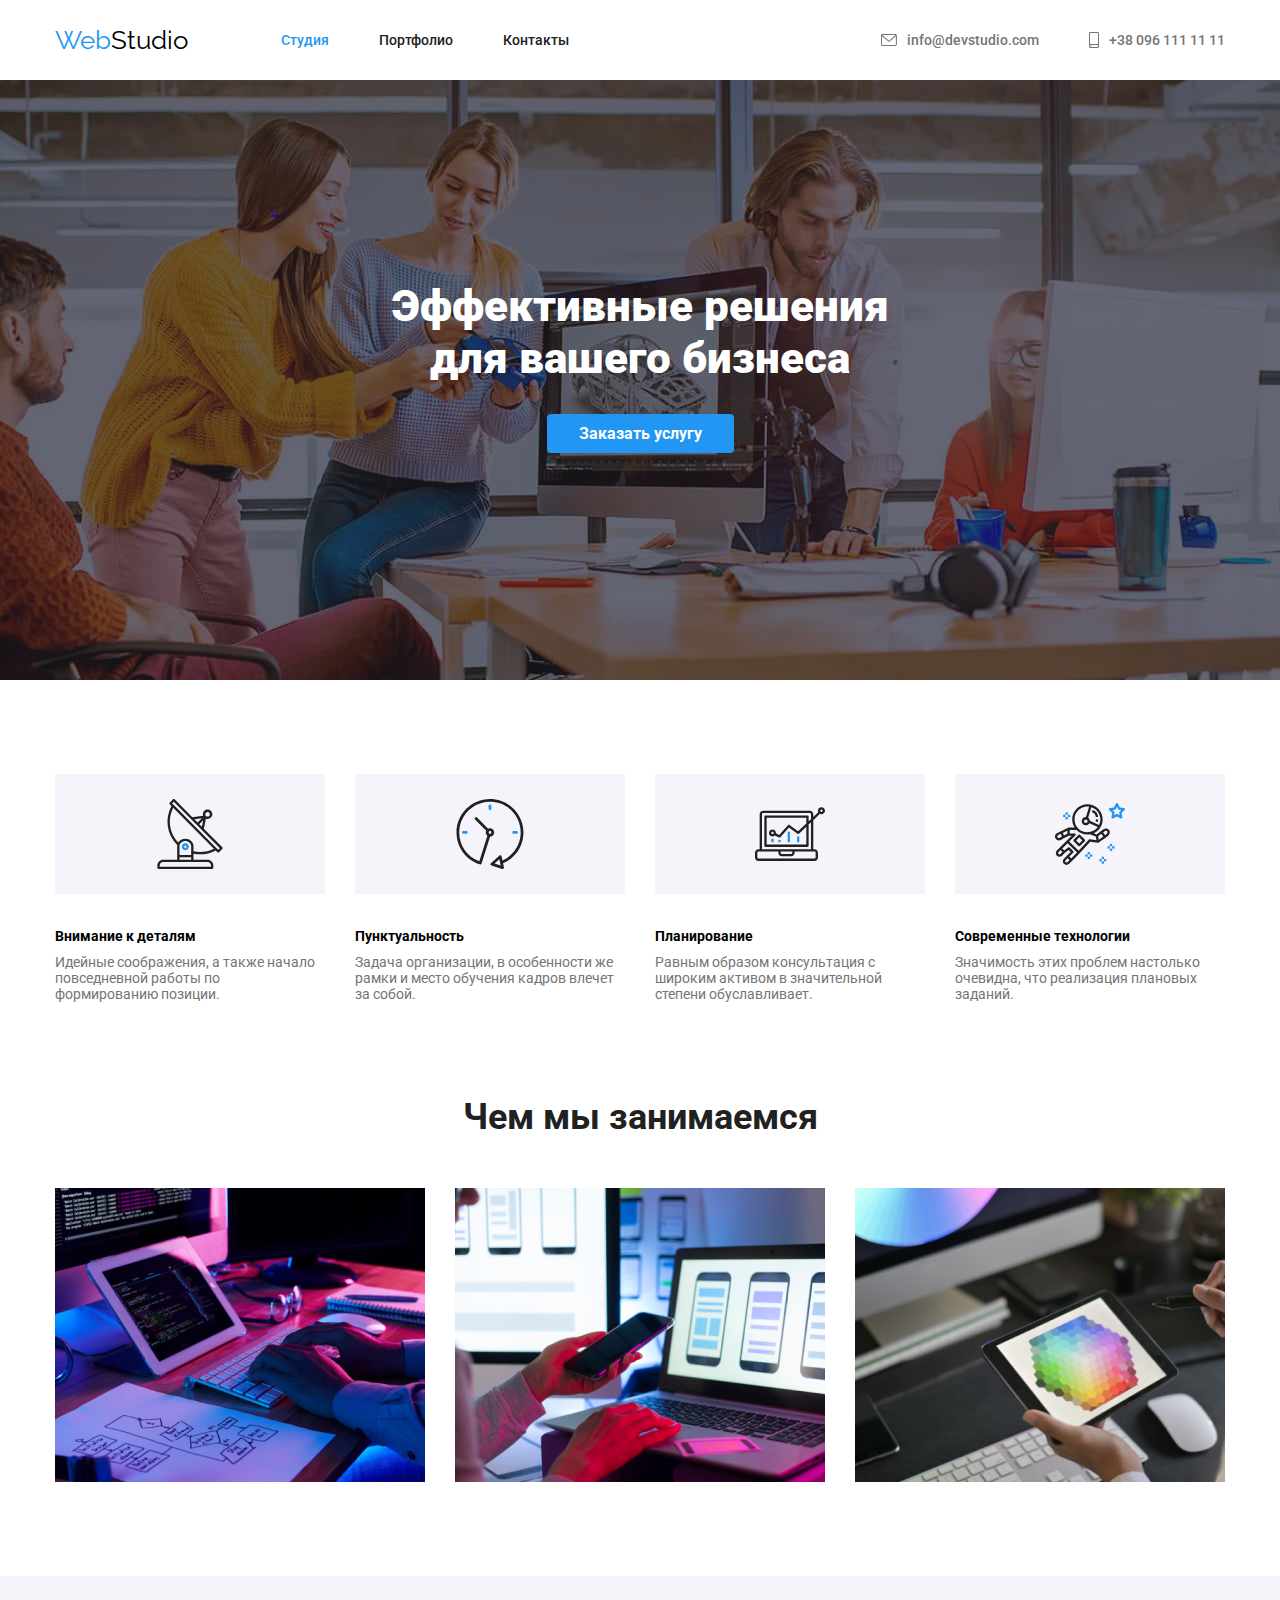
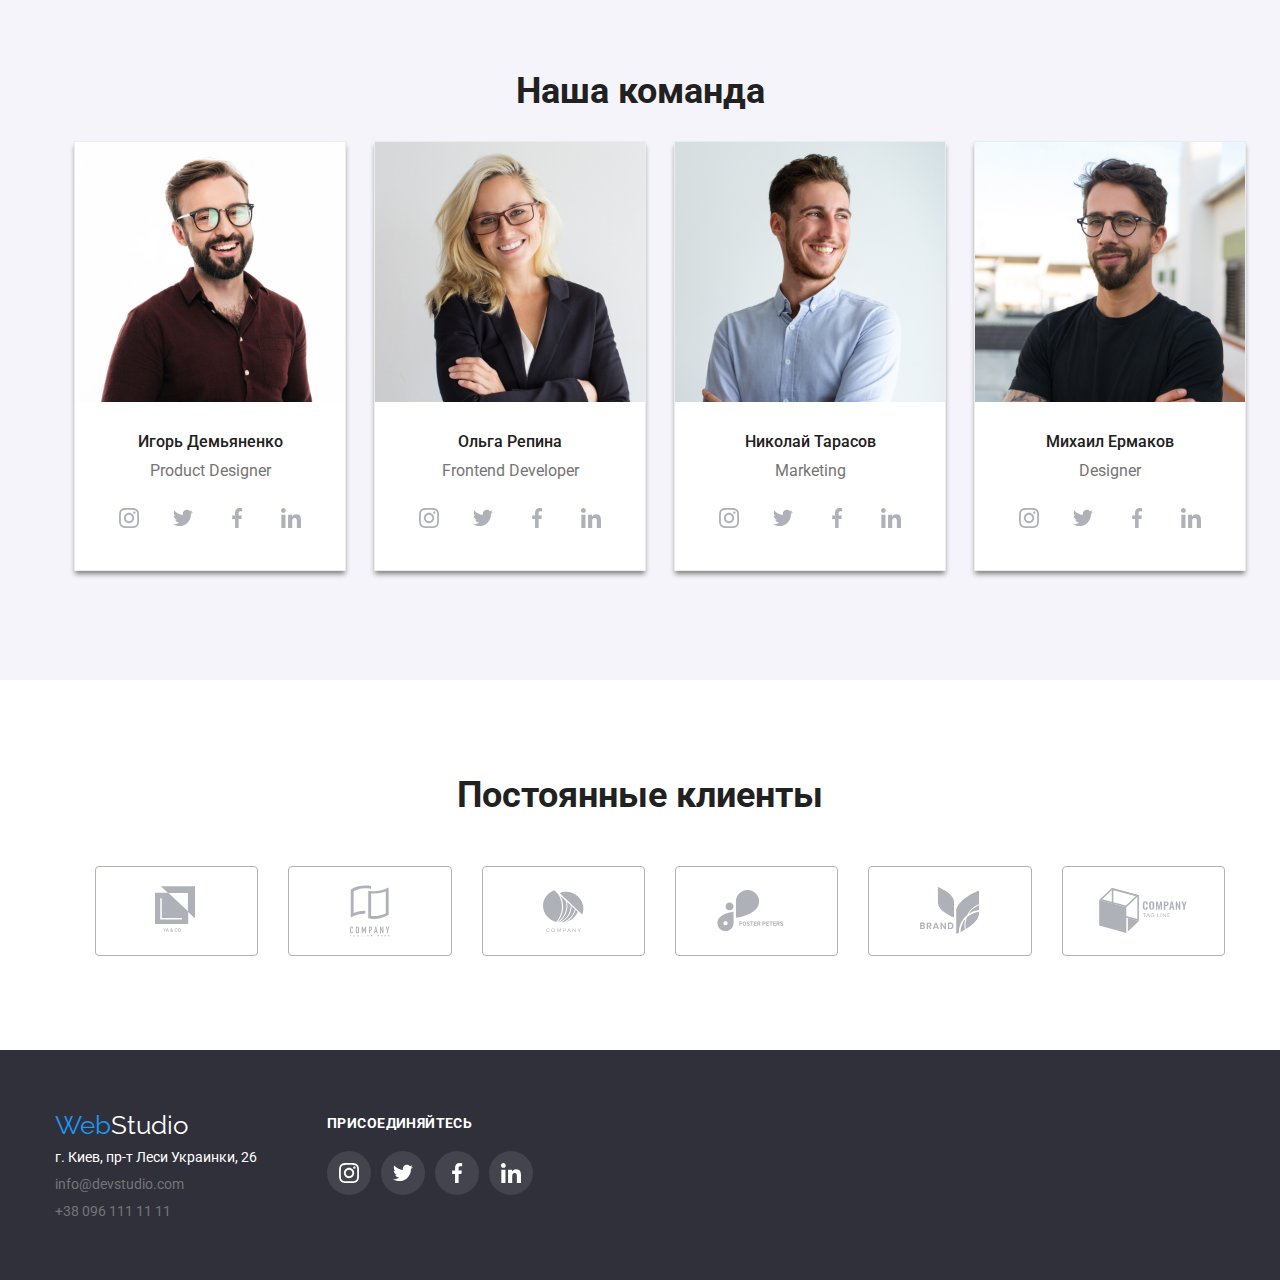
==== commit 83e4442c: "2" ====
--- a/index.html
+++ b/index.html
@@ -93,7 +93,7 @@
         <h3>Игорь Демьяненко</h3>
          <p>Product Designer</p>
           <ul class="icon-block">
-            <li class="tt">
+            <li class="icon-card">
               <a href="" class="icon-link">
                 <svg class="icon-svg wh" width="20px" height="20px">
                   <use href="./images/symbol-defs.svg#icon-inst">
@@ -101,7 +101,7 @@
                 </svg>
               </a>
             </li>
-            <li class="tt">
+            <li class="icon-card">
               <a href="" class="icon-link">
                 <svg class="icon-svg wh" width="20px" height=" 16.25px">
                   <use href="./images/symbol-defs.svg#icon-twitter">
@@ -109,7 +109,7 @@
                 </svg>
               </a>
             </li>
-            <li class="tt">
+            <li class="icon-card">
               <a href="" class="icon-link">
                 <svg class="icon-svg wh" width="10px" height="20px">
                   <use href="./images/symbol-defs.svg#icon-facebook">
@@ -118,7 +118,7 @@
               </a>
             </li>
           
-            <li class="tt">
+            <li class="icon-card">
               <a href="" class="icon-link">
                 <svg class="icon-svg wh" width="20px" height="20px">
                   <use href="./images/symbol-defs.svg#icon-linkedin">
@@ -137,7 +137,7 @@
         <h3>Ольга Репина</h3>
          <p>Frontend Developer</p> 
           <ul class="icon-block">
-            <li class="tt">
+            <li class="icon-card">
               <a  href="" class="icon-link">
                 <svg class="icon-svg wh" width="20px" height="20px">
                   <use href="./images/symbol-defs.svg#icon-inst">
@@ -145,7 +145,7 @@
                 </svg>
               </a>
             </li>
-            <li class="tt">
+            <li class="icon-card">
               <a href="" class="icon-link">
                 <svg class="icon-svg wh" width="20px" height=" 16.25px">
                   <use href="./images/symbol-defs.svg#icon-twitter">
@@ -153,7 +153,7 @@
                 </svg>
               </a>
             </li>
-            <li class="tt">
+            <li class="icon-card">
               <a href="" class="icon-link">
                 <svg class="icon-svg wh" width="10px" height="20px">
                   <use href="./images/symbol-defs.svg#icon-facebook">
@@ -162,7 +162,7 @@
               </a>
             </li>
           
-            <li class="tt">
+            <li class="icon-card">
               <a href="" class="icon-link">
                 <svg class="icon-svg wh" width="20px" height="20px">
                   <use href="./images/symbol-defs.svg#icon-linkedin">
@@ -182,7 +182,7 @@
         <h3>Николай Тарасов</h3>
        <p>Marketing</p> 
         <ul class="icon-block">
-          <li class="tt">
+          <li class="icon-card">
             <a href="" class="icon-link">
               <svg class="icon-svg wh" width="20px" height="20px">
                 <use href="./images/symbol-defs.svg#icon-inst">
@@ -190,7 +190,7 @@
               </svg>
             </a>
           </li>
-          <li class="tt">
+          <li class="icon-card">
             <a href="" class="icon-link">
               <svg class="icon-svg wh" width="20px" height=" 16.25px">
                 <use href="./images/symbol-defs.svg#icon-twitter">
@@ -198,7 +198,7 @@
               </svg>
             </a>
           </li>
-          <li class="tt">
+          <li class="icon-card">
             <a href="" class="icon-link">
               <svg class="icon-svg wh" width="10px" height="20px">
                 <use href="./images/symbol-defs.svg#icon-facebook">
@@ -207,7 +207,7 @@
             </a>
           </li>
         
-          <li class="tt">
+          <li class="icon-card">
             <a href="" class="icon-link">
               <svg class="icon-svg wh" width="20px" height="20px">
                 <use href="./images/symbol-defs.svg#icon-linkedin">
@@ -228,7 +228,7 @@
         <p>Designer</p> 
       
       <ul class="icon-block">
-        <li class="tt" >
+        <li class="icon-card" >
           <a href="" class="icon-link">
             <svg class="icon-svg wh" width="20px" height="20px">
               <use href="./images/symbol-defs.svg#icon-inst">
@@ -236,7 +236,7 @@
             </svg>
           </a>
         </li >
-          <li class="tt">
+          <li class="icon-card">
             <a href="" class="icon-link">
             <svg class="icon-svg wh" width="20px" height=" 16.25px">
               <use href="./images/symbol-defs.svg#icon-twitter">
@@ -244,7 +244,7 @@
             </svg>
           </a>
         </li>
-      <li class="tt">
+      <li class="icon-card">
         <a href="" class="icon-link">
           <svg class="icon-svg wh" width="10px" height="20px">
             <use href="./images/symbol-defs.svg#icon-facebook">
@@ -253,7 +253,7 @@
         </a>
       </li>
         
-       <li class="tt">
+       <li class="icon-card">
         <a href="" class="icon-link">
           <svg class="icon-svg wh" width="20px" height="20px">
             <use href="./images/symbol-defs.svg#icon-linkedin">
@@ -272,59 +272,65 @@
     <div class="container">
       <h2>Постоянные клиенты</h2>
       <ul class="clients-list">
-        <a href="" class="clients-link">
-        <li class="client-li">
+        
+        <li class="client-li">
+          <a href="" class="clients-link">
           <svg class="clients-icon" width="44.27" height="49.23">
             <use href="./images/symbol-defs.svg#icon-logo1">
             </use>
           </svg>
-        
-        </li>
         </a>
-        <a href="" class="clients-link">
-        <li class="client-li">
+        </li>
+     
+       
+        <li class="client-li">
+          <a href="" class="clients-link">
             <svg class="clients-icon"  width="40" height="52">
               <use href="./images/symbol-defs.svg#icon-logo2">
               </use>
             </svg>
-        </li>
-        </a>
+              </a>
+        </li>
+      
+        <li class="client-li">
         <a href="" class="clients-link">
-        <li class="client-li">
-         
             <svg class="clients-icon" width="41" height="42.6">
               <use href="./images/symbol-defs.svg#icon-logo3">
               </use>
             </svg>
-        </li>
-        </a>
-        <a href="" class="clients-link">
-        <li class="client-li">
-          
+            </a>
+        </li>
+        
+        
+        <li class="client-li">
+          <a href="" class="clients-link">
             <svg class="clients-icon" width="79.66" height="42.02">
               <use href="./images/symbol-defs.svg#icon-logo4">
               </use>
             </svg>
-        </li>
-        </a>
-        <a href="" class="clients-link">
-        <li class="client-li">
-      
+            </a>
+        </li>
+       
+       
+        <li class="client-li">
+      <a href="" class="clients-link">
             <svg class="clients-icon" width="59" height="47">
               <use href="./images/symbol-defs.svg#icon-logo5">
               </use>
             </svg>
-        </li>
-        </a>
+              </a>
+        </li>
+     
+       
+        <li class="client-li">
         <a href="" class="clients-link">
-        <li class="client-li">
-        
             <svg class="clients-icon" width="88.48" height="45.44">
               <use href="./images/symbol-defs.svg#icon-logo6">
               </use>
             </svg>
-        </li>
-      </a>
+            </a>
+        </li>
+      
       </ul>
     </div>
   </section>
@@ -343,7 +349,7 @@
    <div class="right">
       <p>ПРИСОЕДИНЯЙТЕСЬ</p>
       <ul class="icon-footer">
-        <li class="tt">
+        <li class="icon-card">
           <a href="" class="icon-link deb">
             <svg class="icon-svg debb" width="20px" height="20px">
               <use href="./images/symbol-defs.svg#icon-inst">
@@ -351,7 +357,7 @@
             </svg>
           </a>
         </li>
-        <li class="tt">
+        <li class="icon-card">
           <a href="" class="icon-link deb">
             <svg class="icon-svg debb" width="20px" height=" 16.25px">
               <use href="./images/symbol-defs.svg#icon-twitter">
@@ -359,7 +365,7 @@
             </svg>
           </a>
         </li>
-        <li class="tt">
+        <li class="icon-card">
           <a href="" class="icon-link deb">
             <svg class="icon-svg debb" width="10px" height="20px">
               <use href="./images/symbol-defs.svg#icon-facebook">
@@ -368,7 +374,7 @@
           </a>
         </li>
     
-        <li class="tt">
+        <li class="icon-card">
           <a href="" class="icon-link deb">
             <svg class="icon-svg debb" width="20px" height="20px">
               <use href="./images/symbol-defs.svg#icon-linkedin">
--- a/styles.css
+++ b/styles.css
@@ -120,6 +120,8 @@
   margin: 0;
 }
 .hero {
+  margin: 0 auto;
+  max-width: 1600px;
   background: var(--background);
   padding-top: 200px;
   padding-bottom: 200px;
@@ -277,6 +279,8 @@
 .card-text {
   padding-bottom: 30px;
   padding-top: 30px;
+  padding-left: 32px;
+  padding-right: 32px;
 }
 .our-team p {
   margin: 0;
@@ -293,6 +297,11 @@
 }
 .clients h2 {
   text-align: center;
+  margin: 0;
+  font-weight: 700;
+  font-size: 36px;
+  color: var(--text);
+  margin-bottom: 50px;
 }
 
 .studio2 {
@@ -333,7 +342,9 @@
   display: inline-block;
   margin-bottom: 9px;
 }
-
+img {
+  display: block;
+}
 .container {
   width: 1200px;
   padding: 0 15px;
@@ -344,25 +355,20 @@
 .icon-block {
   padding: 0;
   margin-top: 16px;
-  margin-right: 32px;
-  margin-left: 32px;
-}
-
-.tt {
+}
+
+.icon-card {
   color: var(--background);
-}
-.tt:hover {
   width: 44px;
   height: 44px;
+  margin-right: 10px;
+}
+.icon-card:hover .deb {
   background: var(--blue);
   border-radius: 50%;
 }
 
-.tt {
-  margin-right: 10px;
-}
-
-.tt:last-child {
+.icon-card:last-child {
   margin-right: 0;
 }
 .icon-link:hover .wh {
@@ -386,13 +392,7 @@
 .clients ul {
   display: flex;
 }
-.clients h2 {
-  margin: 0;
-  font-weight: 700;
-  font-size: 36px;
-  color: var(--text);
-  padding-bottom: 50px;
-}
+
 .clients-list {
   margin: 0;
 }
@@ -406,6 +406,9 @@
   align-items: center;
   justify-content: center;
 }
+.client-li:last-child {
+  margin-right: 0;
+}
 .client-li:hover {
   border: 1px solid var(--blue);
 }
@@ -476,3 +479,12 @@
 .phone:hover .phone-svg {
   fill: var(--blue);
 }
+
+.icon-card {
+  width: 44px;
+  height: 44px;
+}
+
+.icon-link:hover {
+  background-color: var(--blue);
+}
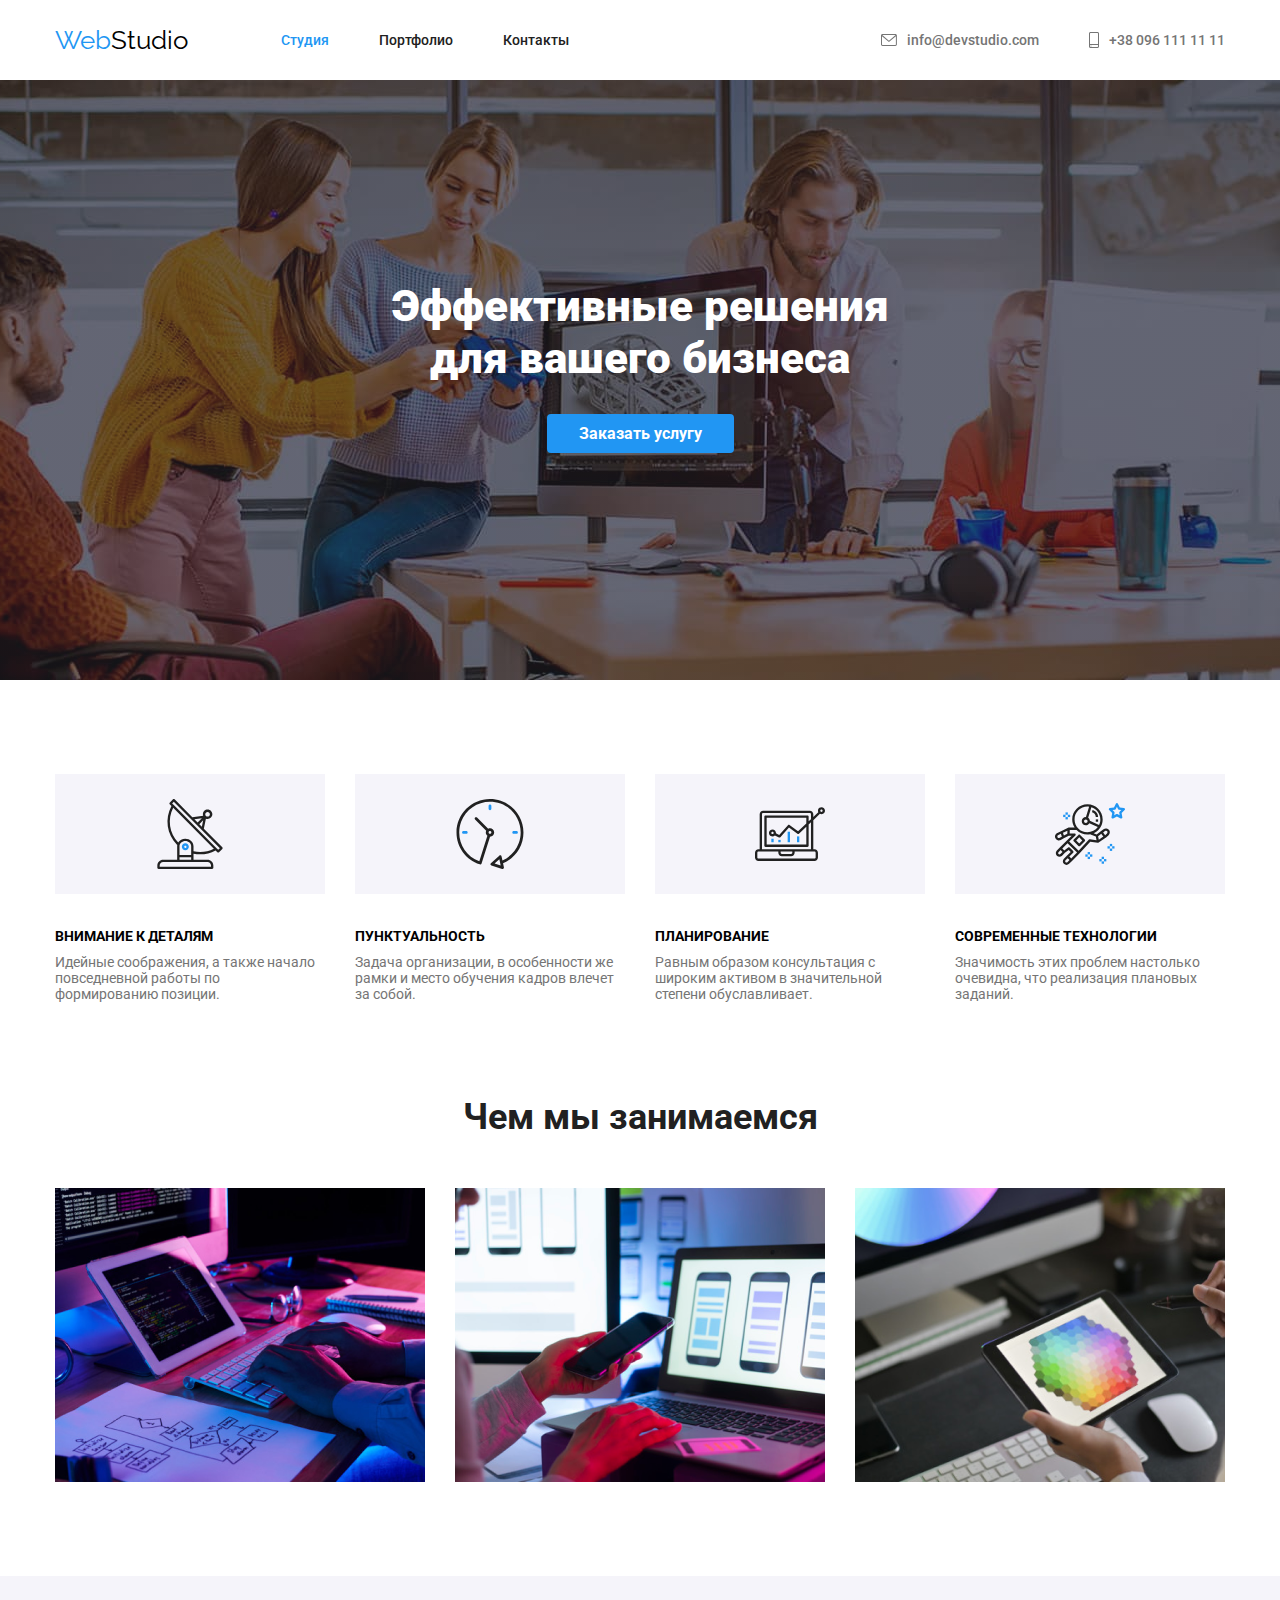
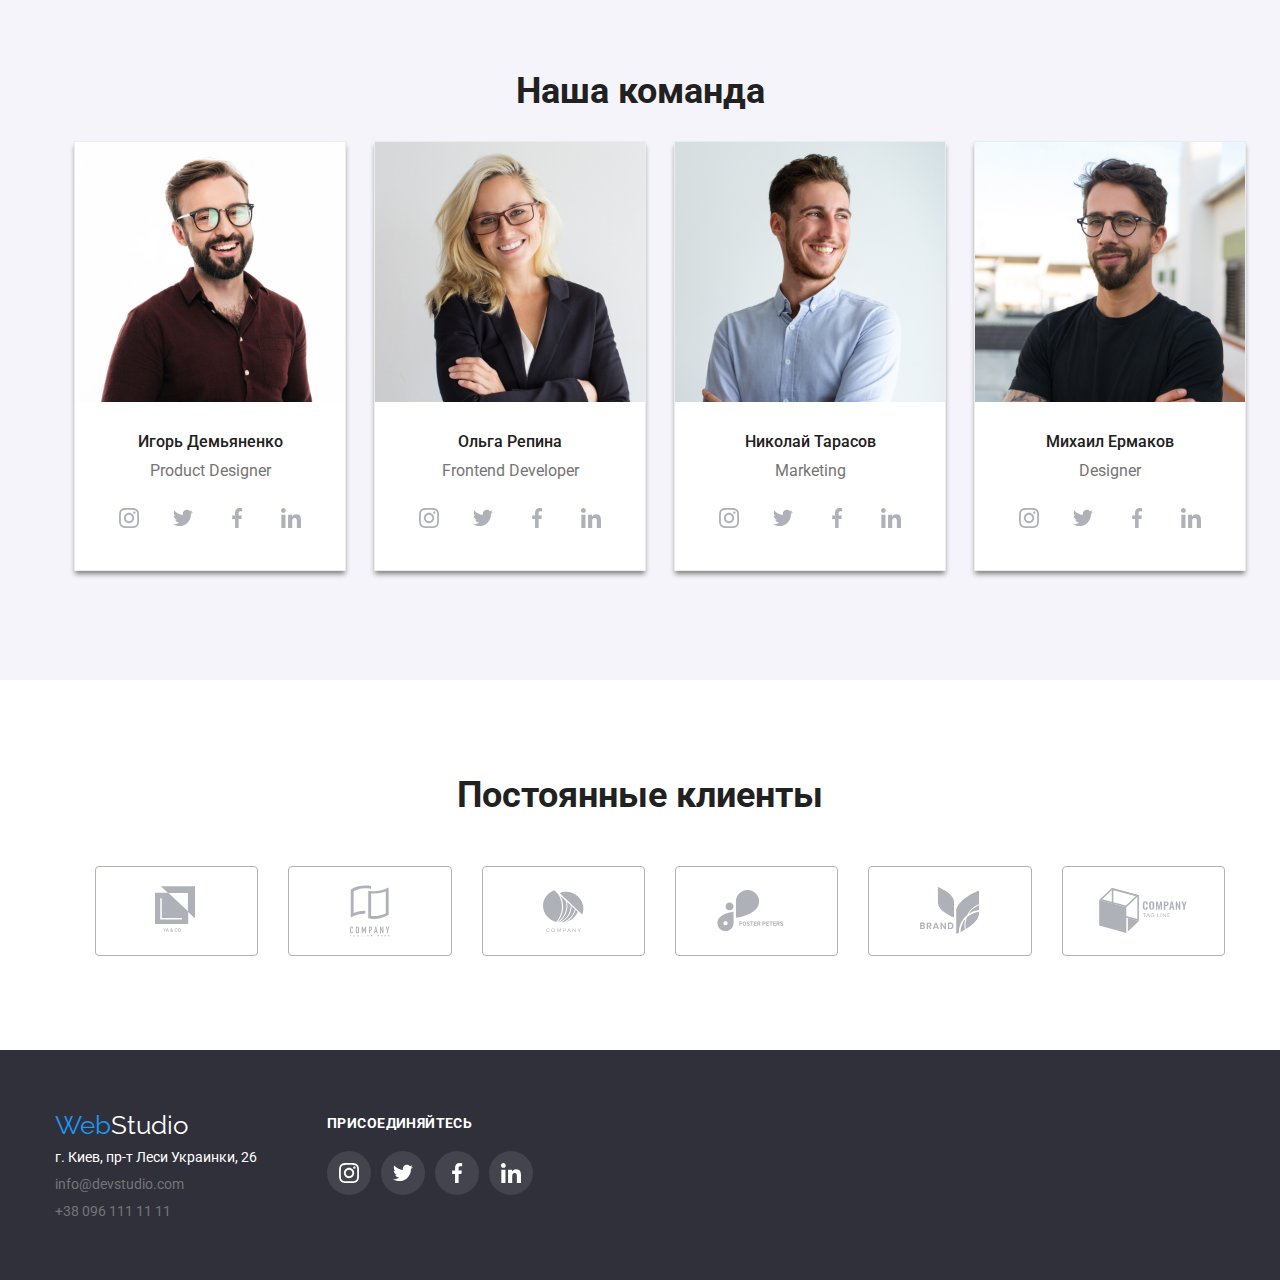
==== commit 5dec9f97: "2" ====
--- a/index.html
+++ b/index.html
@@ -50,15 +50,15 @@
     <div class="container">
     <ul>
      
-      <li><h3>Внимание к деталям</h3> <p>Идейные соображения, а также начало повседневной работы по формированию позиции.</p></li>
+      <li><h3>ВНИМАНИЕ К ДЕТАЛЯМ</h3> <p>Идейные соображения, а также начало повседневной работы по формированию позиции.</p></li>
         <li>
-          <h3>Пунктуальность</h3> <p>Задача организации, в особенности же рамки и место обучения кадров влечет за собой.</p>
+          <h3>ПУНКТУАЛЬНОСТЬ</h3> <p>Задача организации, в особенности же рамки и место обучения кадров влечет за собой.</p>
         </li>
         <li>
-          <h3>Планирование</h3><p>Равным образом консультация с широким активом в значительной степени обуславливает.</p> 
+          <h3>ПЛАНИРОВАНИЕ</h3><p>Равным образом консультация с широким активом в значительной степени обуславливает.</p> 
         </li>
         <li>
-          <h3>Современные технологии</h3><p>Значимость этих проблем настолько очевидна, что реализация плановых заданий.</p> 
+          <h3>СОВРЕМЕННЫЕ ТЕХНОЛОГИИ</h3><p>Значимость этих проблем настолько очевидна, что реализация плановых заданий.</p> 
         </li>
     </ul>
     </div>
